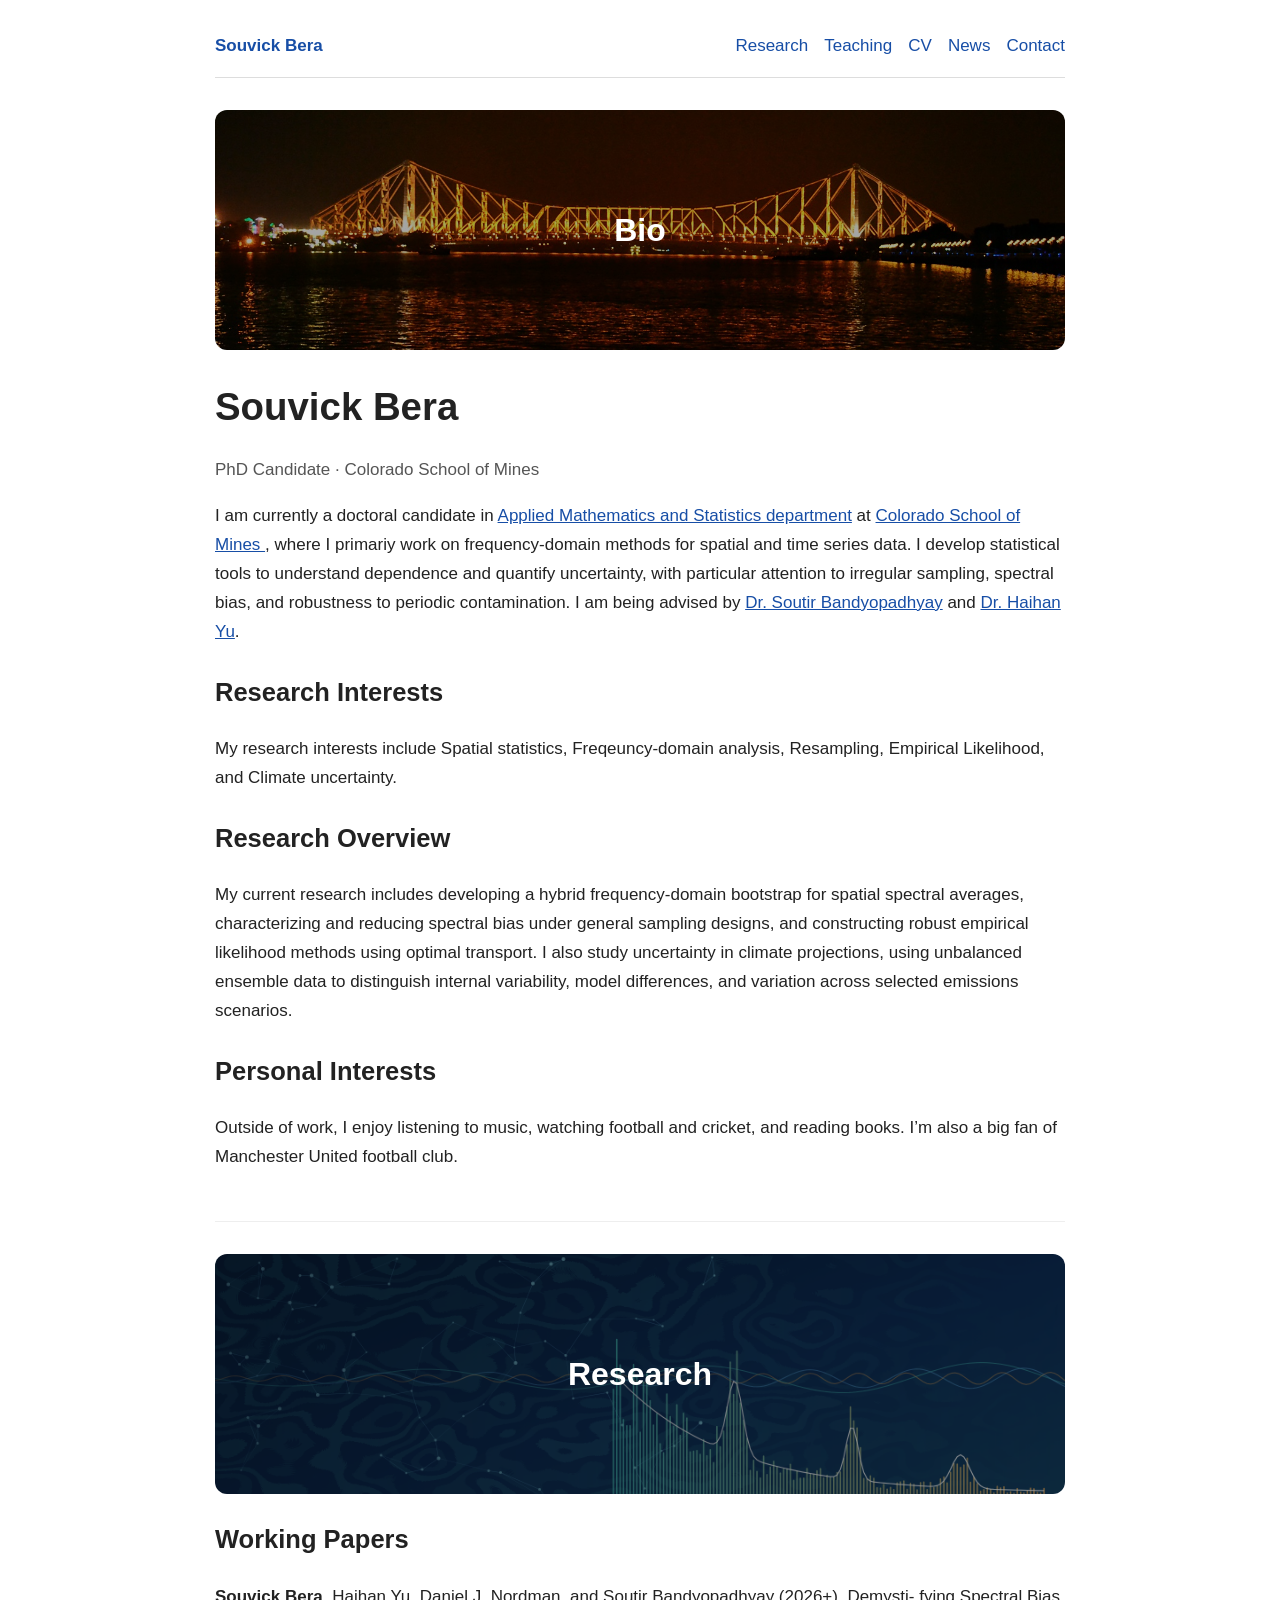
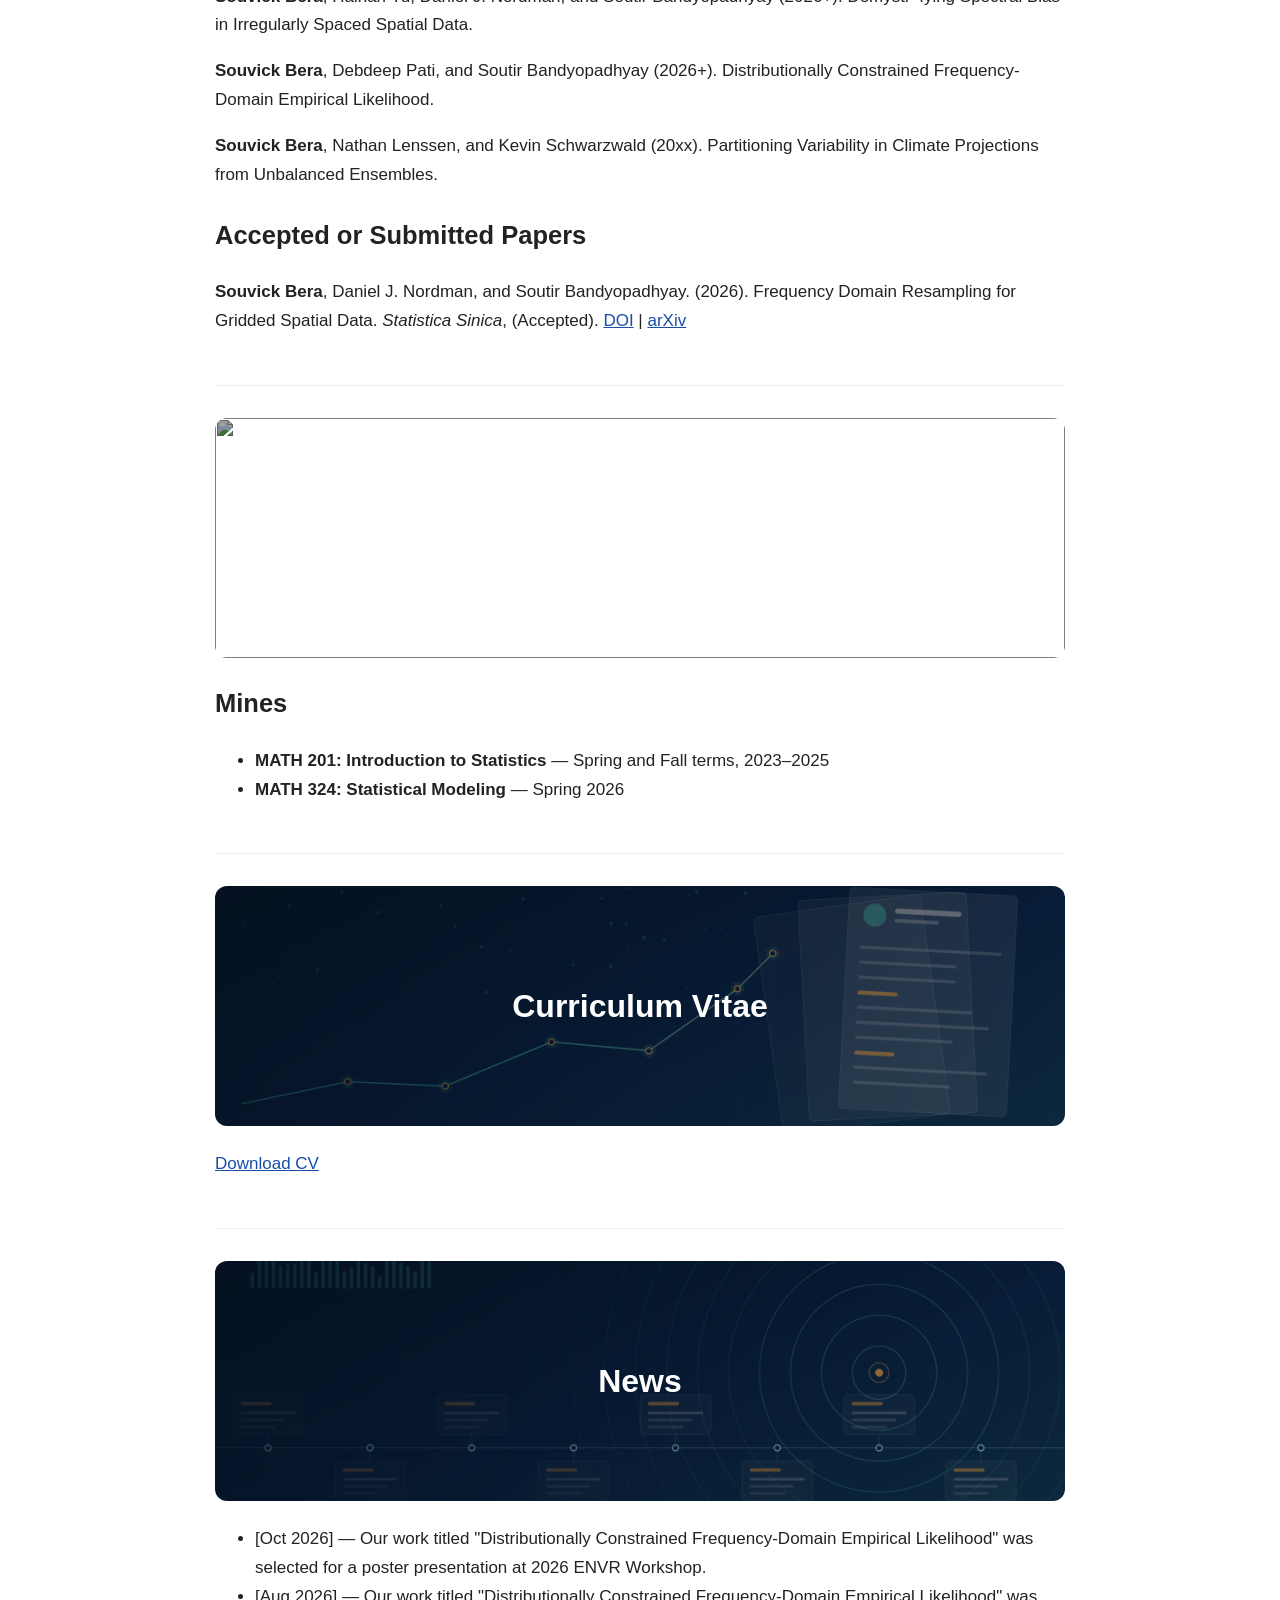
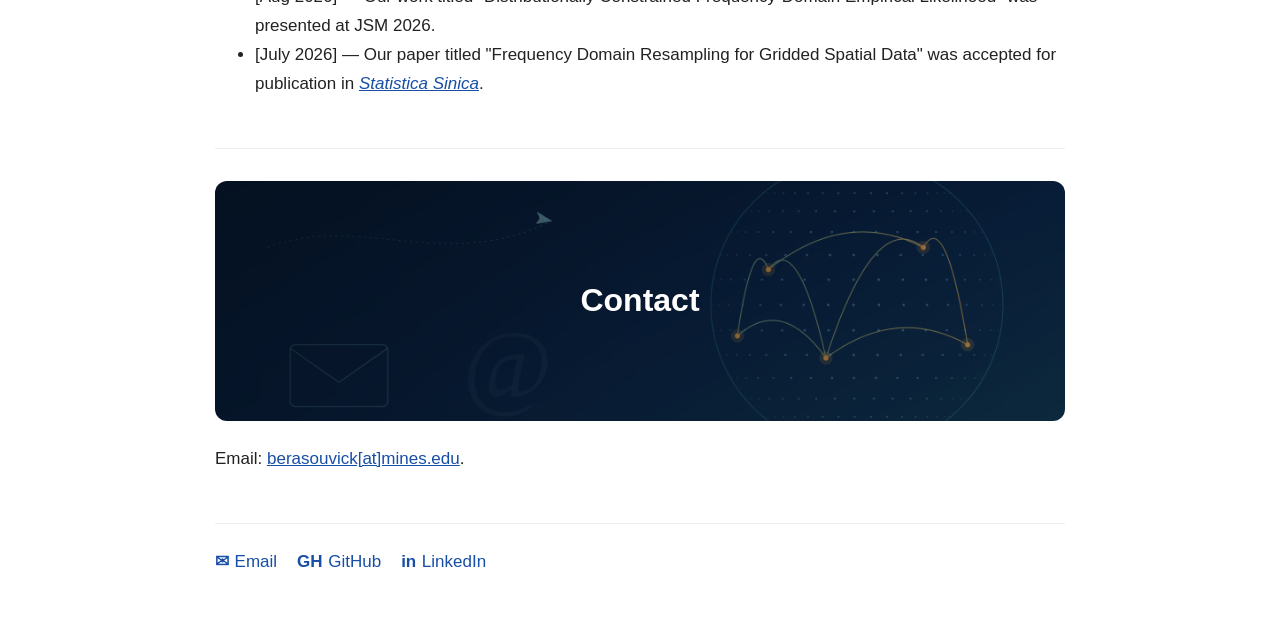
==== index.html @ 0316c6bc "Add files via upload" ====
<!doctype html>
<html lang="en">
<head>
  <meta charset="utf-8">
  <meta name="viewport" content="width=device-width, initial-scale=1">
  <title>Souvick Bera | Academic Homepage</title>

  <style>
  body {
    max-width: 850px;
    margin: 0 auto;
    padding: 2rem 1.25rem;
    color: #222;
    font: 17px/1.7 Arial, sans-serif;
  }

  header {
    display: flex;
    justify-content: space-between;
    align-items: center;
    flex-wrap: wrap;
    gap: 1rem;
    border-bottom: 1px solid #ddd;
    padding-bottom: 1rem;
  }

  a {
    color: #174ea6;
  }

  header a,
  footer a {
    text-decoration: none;
  }

  header a:hover,
  footer a:hover {
    text-decoration: underline;
  }

  nav {
    display: flex;
    flex-wrap: wrap;
    gap: 1rem;
  }

  section {
    padding: 2rem 0;
    border-bottom: 1px solid #eee;
  }

  /* Banner image with a centered title */
  .section-banner {
    position: relative;
    display: flex;
    align-items: center;
    justify-content: center;
    height: 240px;
    overflow: hidden;
    border-radius: 12px;
    margin-bottom: 1.5rem;
  }

  .section-banner img {
    position: absolute;
    inset: 0;
    width: 100%;
    height: 100%;
    object-fit: cover;
    object-position: center;
    filter: brightness(0.65);
  }

  .section-banner h2 {
    position: relative;
    z-index: 1;
    margin: 0;
    padding: 0 1rem;
    color: #fff;
    font-size: 2rem;
    text-align: center;
  }

  .bio-header {
  display: flex;
  align-items: flex-start;
  gap: 1.5rem;
}

.profile-photo {
  width: 150px;
  height: 150px;
  border-radius: 50%;
  object-fit: cover;
  flex-shrink: 0;
}

.bio-text {
  flex: 1;
  min-width: 0;
}

  h1 {
    margin: 0;
    font-size: 2.4rem;
  }

  h2 {
    margin-top: 1.5rem;
  }

  .subtitle {
    color: #555;
  }

  .social {
    display: flex;
    flex-wrap: wrap;
    gap: 1.25rem;
  }

  .icon {
    margin-right: 0.35rem;
    font-weight: bold;
  }

  footer {
    padding: 1.5rem 0;
  }

  @media (max-width: 600px) {
    header {
      align-items: flex-start;
      flex-direction: column;
    }

    .bio-header {
      align-items: flex-start;
      flex-direction: column;
    }

    .section-banner {
      height: 160px;
    }

    .section-banner h2 {
      font-size: 1.6rem;
    }
  }
</style>
</head>

<body>
  <header>
    <a href="#bio"><strong>Souvick Bera</strong></a>

    <nav aria-label="Main menu">
      <a href="#research">Research</a>
      <a href="#teaching">Teaching</a>
      <a href="#cv">CV</a>
      <a href="#news">News</a>
      <a href="#contact">Contact</a>
    </nav>
  </header>

  <main>
    <section id="bio">

  <!-- Banner with the centered Bio title -->
  <div class="section-banner">
    <img src="images/bio-background.jpg" alt="">
    <h2>Bio</h2>
  </div>

  <div class="bio-header">
    <!-- Profile photo: remove the comment markers to display it later
    <img
      class="profile-photo"
      src="images/your-photo.jpg"
      alt="Profile photo of Your Name">
    -->

       <div class="bio-text">
          <h1>Souvick Bera</h1>
          <p class="subtitle">PhD Candidate · Colorado School of Mines</p>
      
      <p>
        I am currently a doctoral candidate in <a href="https://ams.mines.edu/">Applied Mathematics and Statistics       department</a> at <a href="https://www.mines.edu/">Colorado School of Mines </a>, where I primariy work  on frequency-domain methods for spatial and time series data. I develop statistical tools to understand dependence and quantify uncertainty, with particular attention to irregular sampling, spectral bias, and robustness to periodic contamination. I am being
        advised by <a href="https://www.mines.edu/about/faculty-directory/profiles/soutir-bandyopadhyay.html">Dr.  Soutir Bandyopadhyay</a> and <a href="https://web.uri.edu/cs/meet/haihan-mark-yu/">Dr. Haihan Yu</a>.
      </p>

      <h2>Research Interests</h2>
      <p>
        My research interests include Spatial statistics, Freqeuncy-domain analysis, Resampling, Empirical Likelihood, and Climate uncertainty.
      </p>
      <h2>Research Overview</h2>
      <p> My current research includes developing a hybrid frequency-domain bootstrap for spatial spectral averages, characterizing and reducing spectral bias under general sampling designs, and constructing robust empirical likelihood methods using optimal transport. I also study uncertainty in climate projections, using unbalanced ensemble data to distinguish internal variability, model differences, and variation across selected emissions scenarios.
      </p>

      <h2>Personal Interests</h2>
      <p>Outside of work, I enjoy listening to music, watching football and cricket, and reading books. I’m also a big fan of Manchester United football club.</p>
        </div>
   </div>
  </section>

    <section id="research">
    <div class="section-banner">
      <img src="images/research-background.png" alt="">
      <h2>Research</h2>
    </div>

      <h2>Working Papers</h2>
      <p><strong>Souvick Bera</strong>, Haihan Yu, Daniel J. Nordman, and Soutir Bandyopadhyay (2026+). Demysti-
fying Spectral Bias in Irregularly Spaced Spatial Data.</p>
      <p><strong>Souvick Bera</strong>, Debdeep Pati, and Soutir Bandyopadhyay (2026+). Distributionally Constrained Frequency-Domain Empirical Likelihood.</p>
      <p><strong>Souvick Bera</strong>, Nathan Lenssen, and Kevin Schwarzwald (20xx). Partitioning Variability in
Climate Projections from Unbalanced Ensembles.</p>

      <h2>Accepted or Submitted Papers</h2>
      <p><strong>Souvick Bera</strong>, Daniel J. Nordman, and Soutir Bandyopadhyay. (2026). Frequency Domain
Resampling for Gridded Spatial Data. <em>Statistica Sinica</em>, (Accepted). <a href="https://doi.org/10.5705/ss.202025.0204"
target="_blank"
rel="noopener noreferrer">DOI</a>
| <a href="https://arxiv.org/abs/2504.19337v2"
     target="_blank"
     rel="noopener noreferrer">arXiv</a> </p>
    </section>

    <section id="teaching">
      <div class="section-banner">
        <img src="images/teaching-background.jpg" alt="">
        <h2>Teaching</h2>
      </div>
    <h2>Mines</h2>
      <ul>
        <li>
        <strong>MATH 201: Introduction to Statistics</strong> — Spring and Fall terms, 2023–2025
        </li>
        <li>
        <strong>MATH 324: Statistical Modeling</strong> — Spring 2026
        </li>
      </ul>
    </section>

    <section id="cv">
      <div class="section-banner">
        <img src="images/cv-background.png" alt="">
        <h2>Curriculum Vitae</h2>
      </div>
      <p><a href="cv.pdf">Download CV</a></p>
    </section>

    <section id="news">
      <div class="section-banner">
        <img src="images/news-background.png" alt="">
        <h2>News</h2>
      </div>
      <ul>
       <li>
         [Oct 2026] — Our work titled "Distributionally Constrained Frequency-Domain Empirical Likelihood" was selected
         for a poster presentation at 2026 ENVR Workshop.
       </li>
       <li>
        [Aug 2026] — Our work titled "Distributionally Constrained Frequency-Domain Empirical Likelihood" was presented
        at JSM 2026.
       </li>
       <li>
        [July 2026] — Our paper titled "Frequency Domain
Resampling for Gridded Spatial Data" was accepted
         for publication in <a href="https://www3.stat.sinica.edu.tw/statistica/"
   style="text-decoration: underline;"><em>Statistica Sinica</em></a>.
       </li>
      </ul>
    </section>

    <section id="contact">
      <div class="section-banner">
        <img src="images/contact-background.png" alt="">
        <h2>Contact</h2>
      </div>
      <p>
        Email:
        <a href="berasouvick@mines.edu">berasouvick[at]mines.edu</a>.
      </p>
    </section>
  </main>

  <footer>
    <nav class="social" aria-label="Social links">
      <a href="mailto:berasouvick@mines.edu"><span class="icon">✉</span>Email</a>
      <a href="https://github.com/bSouvick"><span class="icon">GH</span>GitHub</a>
      <!-- <a href="https://scholar.google.com/citations?user=YOUR_ID"><span class="icon">GS</span>Google Scholar</a> -->
      <a href="https://www.linkedin.com/in/souvick-bera-871978397"><span class="icon">in</span>LinkedIn</a>
    </nav>
  </footer>
</body>
</html>
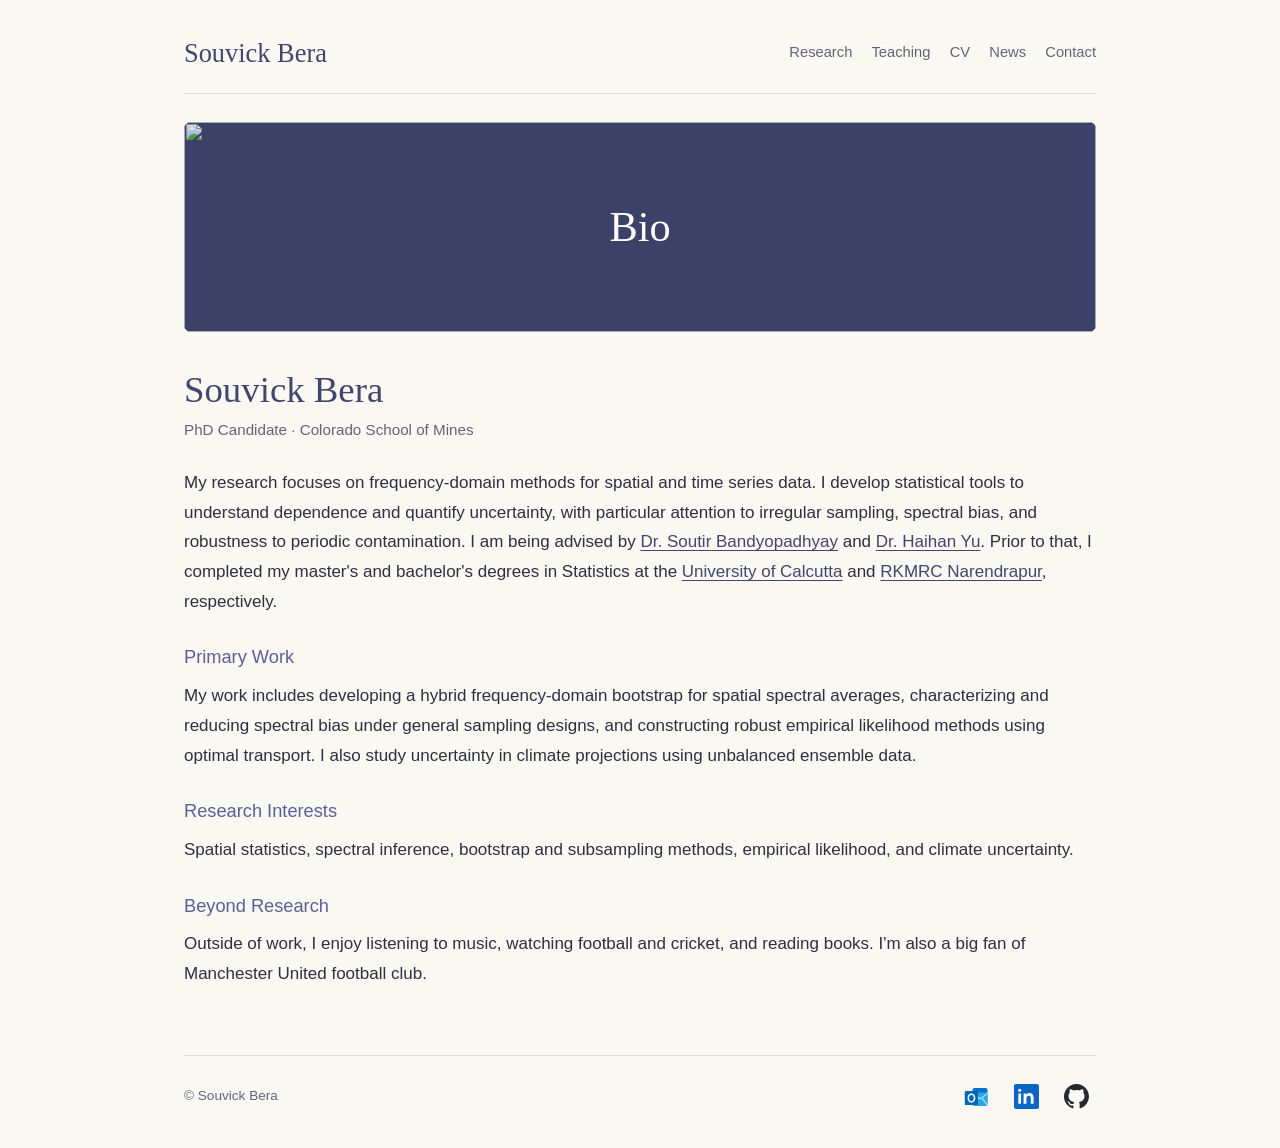
==== commit 496f945d: "Add files via upload" ====
--- a/index.html
+++ b/index.html
@@ -1,297 +1,108 @@
-<!doctype html>
-<html lang="en">
-<head>
-  <meta charset="utf-8">
-  <meta name="viewport" content="width=device-width, initial-scale=1">
-  <title>Souvick Bera | Academic Homepage</title>
-
-  <style>
-  body {
-    max-width: 850px;
-    margin: 0 auto;
-    padding: 2rem 1.25rem;
-    color: #222;
-    font: 17px/1.7 Arial, sans-serif;
-  }
-
-  header {
-    display: flex;
-    justify-content: space-between;
-    align-items: center;
-    flex-wrap: wrap;
-    gap: 1rem;
-    border-bottom: 1px solid #ddd;
-    padding-bottom: 1rem;
-  }
-
-  a {
-    color: #174ea6;
-  }
-
-  header a,
-  footer a {
-    text-decoration: none;
-  }
-
-  header a:hover,
-  footer a:hover {
-    text-decoration: underline;
-  }
-
-  nav {
-    display: flex;
-    flex-wrap: wrap;
-    gap: 1rem;
-  }
-
-  section {
-    padding: 2rem 0;
-    border-bottom: 1px solid #eee;
-  }
-
-  /* Banner image with a centered title */
-  .section-banner {
-    position: relative;
-    display: flex;
-    align-items: center;
-    justify-content: center;
-    height: 240px;
-    overflow: hidden;
-    border-radius: 12px;
-    margin-bottom: 1.5rem;
-  }
-
-  .section-banner img {
-    position: absolute;
-    inset: 0;
-    width: 100%;
-    height: 100%;
-    object-fit: cover;
-    object-position: center;
-    filter: brightness(0.65);
-  }
-
-  .section-banner h2 {
-    position: relative;
-    z-index: 1;
-    margin: 0;
-    padding: 0 1rem;
-    color: #fff;
-    font-size: 2rem;
-    text-align: center;
-  }
-
-  .bio-header {
-  display: flex;
-  align-items: flex-start;
-  gap: 1.5rem;
-}
-
-.profile-photo {
-  width: 150px;
-  height: 150px;
-  border-radius: 50%;
-  object-fit: cover;
-  flex-shrink: 0;
-}
-
-.bio-text {
-  flex: 1;
-  min-width: 0;
-}
-
-  h1 {
-    margin: 0;
-    font-size: 2.4rem;
-  }
-
-  h2 {
-    margin-top: 1.5rem;
-  }
-
-  .subtitle {
-    color: #555;
-  }
-
-  .social {
-    display: flex;
-    flex-wrap: wrap;
-    gap: 1.25rem;
-  }
-
-  .icon {
-    margin-right: 0.35rem;
-    font-weight: bold;
-  }
-
-  footer {
-    padding: 1.5rem 0;
-  }
-
-  @media (max-width: 600px) {
-    header {
-      align-items: flex-start;
-      flex-direction: column;
-    }
-
-    .bio-header {
-      align-items: flex-start;
-      flex-direction: column;
-    }
-
-    .section-banner {
-      height: 160px;
-    }
-
-    .section-banner h2 {
-      font-size: 1.6rem;
-    }
-  }
-</style>
-</head>
-
-<body>
-  <header>
-    <a href="#bio"><strong>Souvick Bera</strong></a>
-
-    <nav aria-label="Main menu">
-      <a href="#research">Research</a>
-      <a href="#teaching">Teaching</a>
-      <a href="#cv">CV</a>
-      <a href="#news">News</a>
-      <a href="#contact">Contact</a>
-    </nav>
-  </header>
-
-  <main>
-    <section id="bio">
-
-  <!-- Banner with the centered Bio title -->
-  <div class="section-banner">
-    <img src="images/bio-background.jpg" alt="">
-    <h2>Bio</h2>
-  </div>
-
-  <div class="bio-header">
-    <!-- Profile photo: remove the comment markers to display it later
-    <img
-      class="profile-photo"
-      src="images/your-photo.jpg"
-      alt="Profile photo of Your Name">
-    -->
-
-       <div class="bio-text">
-          <h1>Souvick Bera</h1>
-          <p class="subtitle">PhD Candidate · Colorado School of Mines</p>
-      
-      <p>
-        I am currently a doctoral candidate in <a href="https://ams.mines.edu/">Applied Mathematics and Statistics       department</a> at <a href="https://www.mines.edu/">Colorado School of Mines </a>, where I primariy work  on frequency-domain methods for spatial and time series data. I develop statistical tools to understand dependence and quantify uncertainty, with particular attention to irregular sampling, spectral bias, and robustness to periodic contamination. I am being
-        advised by <a href="https://www.mines.edu/about/faculty-directory/profiles/soutir-bandyopadhyay.html">Dr.  Soutir Bandyopadhyay</a> and <a href="https://web.uri.edu/cs/meet/haihan-mark-yu/">Dr. Haihan Yu</a>.
-      </p>
-
-      <h2>Research Interests</h2>
-      <p>
-        My research interests include Spatial statistics, Freqeuncy-domain analysis, Resampling, Empirical Likelihood, and Climate uncertainty.
-      </p>
-      <h2>Research Overview</h2>
-      <p> My current research includes developing a hybrid frequency-domain bootstrap for spatial spectral averages, characterizing and reducing spectral bias under general sampling designs, and constructing robust empirical likelihood methods using optimal transport. I also study uncertainty in climate projections, using unbalanced ensemble data to distinguish internal variability, model differences, and variation across selected emissions scenarios.
-      </p>
-
-      <h2>Personal Interests</h2>
-      <p>Outside of work, I enjoy listening to music, watching football and cricket, and reading books. I’m also a big fan of Manchester United football club.</p>
-        </div>
-   </div>
-  </section>
-
-    <section id="research">
-    <div class="section-banner">
-      <img src="images/research-background.png" alt="">
-      <h2>Research</h2>
-    </div>
-
-      <h2>Working Papers</h2>
-      <p><strong>Souvick Bera</strong>, Haihan Yu, Daniel J. Nordman, and Soutir Bandyopadhyay (2026+). Demysti-
-fying Spectral Bias in Irregularly Spaced Spatial Data.</p>
-      <p><strong>Souvick Bera</strong>, Debdeep Pati, and Soutir Bandyopadhyay (2026+). Distributionally Constrained Frequency-Domain Empirical Likelihood.</p>
-      <p><strong>Souvick Bera</strong>, Nathan Lenssen, and Kevin Schwarzwald (20xx). Partitioning Variability in
-Climate Projections from Unbalanced Ensembles.</p>
-
-      <h2>Accepted or Submitted Papers</h2>
-      <p><strong>Souvick Bera</strong>, Daniel J. Nordman, and Soutir Bandyopadhyay. (2026). Frequency Domain
-Resampling for Gridded Spatial Data. <em>Statistica Sinica</em>, (Accepted). <a href="https://doi.org/10.5705/ss.202025.0204"
-target="_blank"
-rel="noopener noreferrer">DOI</a>
-| <a href="https://arxiv.org/abs/2504.19337v2"
-     target="_blank"
-     rel="noopener noreferrer">arXiv</a> </p>
-    </section>
-
-    <section id="teaching">
-      <div class="section-banner">
-        <img src="images/teaching-background.jpg" alt="">
-        <h2>Teaching</h2>
-      </div>
-    <h2>Mines</h2>
-      <ul>
-        <li>
-        <strong>MATH 201: Introduction to Statistics</strong> — Spring and Fall terms, 2023–2025
-        </li>
-        <li>
-        <strong>MATH 324: Statistical Modeling</strong> — Spring 2026
-        </li>
-      </ul>
-    </section>
-
-    <section id="cv">
-      <div class="section-banner">
-        <img src="images/cv-background.png" alt="">
-        <h2>Curriculum Vitae</h2>
-      </div>
-      <p><a href="cv.pdf">Download CV</a></p>
-    </section>
-
-    <section id="news">
-      <div class="section-banner">
-        <img src="images/news-background.png" alt="">
-        <h2>News</h2>
-      </div>
-      <ul>
-       <li>
-         [Oct 2026] — Our work titled "Distributionally Constrained Frequency-Domain Empirical Likelihood" was selected
-         for a poster presentation at 2026 ENVR Workshop.
-       </li>
-       <li>
-        [Aug 2026] — Our work titled "Distributionally Constrained Frequency-Domain Empirical Likelihood" was presented
-        at JSM 2026.
-       </li>
-       <li>
-        [July 2026] — Our paper titled "Frequency Domain
-Resampling for Gridded Spatial Data" was accepted
-         for publication in <a href="https://www3.stat.sinica.edu.tw/statistica/"
-   style="text-decoration: underline;"><em>Statistica Sinica</em></a>.
-       </li>
-      </ul>
-    </section>
-
-    <section id="contact">
-      <div class="section-banner">
-        <img src="images/contact-background.png" alt="">
-        <h2>Contact</h2>
-      </div>
-      <p>
-        Email:
-        <a href="berasouvick@mines.edu">berasouvick[at]mines.edu</a>.
-      </p>
-    </section>
-  </main>
-
-  <footer>
-    <nav class="social" aria-label="Social links">
-      <a href="mailto:berasouvick@mines.edu"><span class="icon">✉</span>Email</a>
-      <a href="https://github.com/bSouvick"><span class="icon">GH</span>GitHub</a>
-      <!-- <a href="https://scholar.google.com/citations?user=YOUR_ID"><span class="icon">GS</span>Google Scholar</a> -->
-      <a href="https://www.linkedin.com/in/souvick-bera-871978397"><span class="icon">in</span>LinkedIn</a>
-    </nav>
-  </footer>
-</body>
-</html>+<!doctype html>
+<html lang="en">
+<head>
+  <meta charset="utf-8">
+  <meta name="viewport" content="width=device-width, initial-scale=1">
+  <meta name="description" content="Bio — Souvick Bera’s academic homepage.">
+  <title>Bio | Souvick Bera</title>
+  <link rel="icon" type="image/png" href="favicon.png">
+  <meta name="theme-color" content="#5b5f97">
+  <link rel="stylesheet" href="assets/style.css">
+</head>
+<body>
+  <a class="skip-link" href="#main-content">Skip to content</a>
+  <header class="site-header">
+    <a class="site-name" href="index.html" aria-current="page">Souvick Bera</a>
+    <nav aria-label="Main menu">
+      <a href="research.html">Research</a>
+      <a href="teaching.html">Teaching</a>
+      <a href="cv.html">CV</a>
+      <a href="news.html">News</a>
+      <a href="contact.html">Contact</a>
+    </nav>
+  </header>
+
+  <main id="main-content">
+    <section id="bio" class="page-section" aria-labelledby="page-title">
+      <div class="section-banner">
+        <img src="images/bio-background.png" alt="">
+        <h1 id="page-title">Bio</h1>
+      </div>
+
+    <div class="bio-header">
+      <!-- Profile photo: remove this comment when you add images/your-photo.jpg.
+      <img class="profile-photo" src="images/your-photo.jpg"
+           alt="Profile photo of Souvick Bera">
+      -->
+      <div class="bio-text">
+        <h2 class="person-name">Souvick Bera</h2>
+        <p class="subtitle">PhD Candidate · Colorado School of Mines</p>
+        <!-- Add your current position, institution, and collaborator links here. -->
+        <p>My research focuses on frequency-domain methods for spatial and time series data.
+          I develop statistical tools to understand dependence and quantify uncertainty,
+          with particular attention to irregular sampling, spectral bias, and robustness
+          to periodic contamination. I am being
+        advised by <a href="https://www.mines.edu/about/faculty-directory/profiles/soutir-bandyopadhyay.html">Dr.  Soutir Bandyopadhyay</a> and <a href="https://web.uri.edu/cs/meet/haihan-mark-yu/">Dr. Haihan Yu</a>. Prior to that, I completed my master's and bachelor's degrees in Statistics at the <a href="https://www.caluniv.ac.in/academic/Statistics.html">University of Calcutta</a> and <a href=https://rkmrc.in/ug-departments/statistics/">RKMRC Narendrapur</a>, respectively.</p>
+
+        <h3>Primary Work</h3>
+        <p>My work includes developing a hybrid frequency-domain bootstrap for spatial
+          spectral averages, characterizing and reducing spectral bias under general
+          sampling designs, and constructing robust empirical likelihood methods using
+          optimal transport. I also study uncertainty in climate projections using
+          unbalanced ensemble data.</p>
+
+        <h3>Research Interests</h3>
+        <p>Spatial statistics, spectral inference, bootstrap and
+          subsampling methods, empirical likelihood, and climate uncertainty.</p>
+
+        <h3>Beyond Research</h3>
+        <p>Outside of work, I enjoy listening to music, watching football and cricket,
+          and reading books. I'm also a big fan of Manchester United football club.</p>
+      </div>
+    </div>
+    </section>
+  </main>
+
+  <footer class="site-footer">
+    <p>© Souvick Bera</p>
+    <!-- Replace these four destinations with your real email and profile URLs. -->
+    <div class="social" aria-label="Social links">
+      <a href="mailto:berasouvick@mines.edu" aria-label="Email (Outlook)" title="Email (Outlook)">
+        <svg viewBox="0 0 32 32" aria-hidden="true">
+          <rect x="11" y="5" width="19" height="23" rx="2" fill="#0a75c8"/>
+          <path d="M12 11h18v15a2 2 0 0 1-2 2H13z" fill="#28a8ea"/>
+          <path d="m12 12 9 7 9-7M12 27l7-9M30 27l-7-9" fill="none" stroke="#bce4fb" stroke-width="1.4"/>
+          <rect x="1" y="9" width="17" height="18" rx="1.5" fill="#0364b8"/>
+          <ellipse cx="9.5" cy="18" rx="4" ry="5" fill="none" stroke="white" stroke-width="2"/>
+        </svg>
+        <span class="sr-only">Email</span>
+      </a>
+      <a href="https://www.linkedin.com/in/souvick-bera-871978397" aria-label="LinkedIn" title="LinkedIn">
+        <svg viewBox="0 0 24 24" aria-hidden="true">
+          <rect width="24" height="24" rx="2" fill="#0a66c2"/>
+          <circle cx="5.5" cy="6" r="1.5" fill="white"/>
+          <path d="M4.2 9h2.6v10H4.2zm5 0h2.5v1.4c.7-1.1 1.7-1.7 3-1.7 2.7 0 4.1 1.7 4.1 4.7V19h-2.7v-5.1c0-1.6-.5-2.7-1.9-2.7-1.5 0-2.3 1-2.3 2.8v5H9.2z" fill="white"/>
+        </svg>
+        <span class="sr-only">LinkedIn</span>
+      </a>
+      <!--
+      <a href="https://scholar.google.com/citations?user=YOUR_ID" aria-label="Google Scholar" title="Google Scholar">
+        <svg viewBox="0 0 24 24" aria-hidden="true">
+          <path d="M12 1 0 9l12 8 12-8z" fill="#4285f4"/>
+          <path d="m12 1 12 8-12 8z" fill="#3367d6"/>
+          <circle cx="12" cy="16" r="7" fill="#4285f4"/>
+          <path d="M5 16a7 7 0 0 0 14 0z" fill="#a0c3ff"/>
+        </svg>
+        <span class="sr-only">Google Scholar</span>
+      </a>
+      -->
+      <a href="https://github.com/bSouvick" aria-label="GitHub" title="GitHub">
+        <svg viewBox="0 0 16 16" fill="#24292f" aria-hidden="true">
+          <path d="M8 0C3.58 0 0 3.58 0 8c0 3.54 2.29 6.53 5.47 7.59.4.07.55-.17.55-.38 0-.19-.01-.82-.01-1.49-2.01.37-2.53-.49-2.69-.94-.09-.23-.48-.94-.82-1.13-.28-.15-.68-.52-.01-.53.63-.01 1.08.58 1.23.82.72 1.21 1.87.87 2.33.66.07-.52.28-.87.51-1.07-1.78-.2-3.64-.89-3.64-3.95 0-.87.31-1.59.82-2.15-.08-.2-.36-1.02.08-2.12 0 0 .67-.21 2.2.82a7.65 7.65 0 0 1 2-.27c.68 0 1.36.09 2 .27 1.53-1.04 2.2-.82 2.2-.82.44 1.1.16 1.92.08 2.12.51.56.82 1.27.82 2.15 0 3.07-1.87 3.75-3.65 3.95.29.25.54.73.54 1.48 0 1.07-.01 1.93-.01 2.2 0 .21.15.46.55.38A8.013 8.013 0 0 0 16 8c0-4.42-3.58-8-8-8Z"/>
+        </svg>
+        <span class="sr-only">GitHub</span>
+      </a>
+    </div>
+  </footer>
+</body>
+</html>
--- a/assets/style.css
+++ b/assets/style.css
@@ -0,0 +1,219 @@
+/* Shared by all six pages. Change these colors to recolor the whole site. */
+:root {
+  --slate-blue: #5b5f97;
+  --slate-dark: #42466f;
+  --ivory: #faf8f3;
+  --sand: #b49a75;
+  --ink: #2d3040;
+  --muted: #626577;
+  --line: #e0ddd7;
+}
+
+* { box-sizing: border-box; }
+html { color-scheme: light; }
+body {
+  max-width: 960px;
+  margin: 0 auto;
+  padding: 2rem 1.5rem 0;
+  background: var(--ivory);
+  color: var(--ink);
+  font: 17px/1.75 Arial, sans-serif;
+}
+a { color: var(--slate-dark); text-underline-offset: 0.2em; }
+a:hover { color: var(--slate-blue); }
+a:focus-visible, summary:focus-visible {
+  outline: 3px solid var(--slate-blue);
+  outline-offset: 5px;
+}
+.skip-link {
+  position: absolute;
+  left: 1rem;
+  top: -100px;
+  padding: 0.5rem 1rem;
+  background: white;
+  z-index: 10;
+}
+.skip-link:focus { top: 1rem; }
+.site-header {
+  display: flex;
+  justify-content: space-between;
+  align-items: center;
+  flex-wrap: wrap;
+  gap: 1rem 2rem;
+  padding: 0.25rem 0 1.35rem;
+  border-bottom: 1px solid var(--line);
+}
+.site-name {
+  color: var(--slate-dark);
+  font: 1.65rem/1.2 Georgia, serif;
+  text-decoration: none;
+}
+nav { display: flex; flex-wrap: wrap; gap: 0.4rem 1.2rem; }
+nav a {
+  padding: 0.25rem 0;
+  border-bottom: 2px solid transparent;
+  color: var(--muted);
+  font-size: 0.92rem;
+  text-decoration: none;
+}
+nav a:hover, nav a[aria-current='page'] {
+  color: var(--slate-dark);
+  border-bottom-color: var(--sand);
+}
+.site-name[aria-current='page'] { color: var(--slate-dark); }
+main { padding: 1.75rem 0 3rem; min-height: 65vh; }
+.page-section { padding: 0; }
+.section-banner {
+  position: relative;
+  display: flex;
+  align-items: center;
+  justify-content: center;
+  height: 210px;
+  margin: 0 0 2.25rem;
+  border-radius: 7px;
+  overflow: hidden;
+  background: var(--slate-dark);
+}
+.section-banner img {
+  position: absolute;
+  inset: 0;
+  width: 100%;
+  height: 100%;
+  object-fit: cover;
+  object-position: center;
+}
+.section-banner::after {
+  content: '';
+  position: absolute;
+  inset: 0;
+  background: rgba(28, 31, 57, 0.13);
+}
+.section-banner h1 {
+  position: relative;
+  z-index: 1;
+  margin: 0;
+  padding: 0 1rem;
+  color: white;
+  font: 2.65rem/1.2 Georgia, serif;
+  font-weight: 400;
+  text-align: center;
+}
+h2, h3, h4 { color: var(--slate-blue); line-height: 1.35; }
+h2 { margin: 2.1rem 0 0.8rem; font: 1.6rem/1.35 Georgia, serif; }
+h3 { margin: 1.8rem 0 0.7rem; font-size: 1.14rem; font-weight: 500; }
+p { margin: 0 0 1.15rem; }
+li + li { margin-top: 0.8rem; }
+.bio-header { display: flex; align-items: flex-start; gap: 1.75rem; }
+.profile-photo {
+  width: 150px;
+  height: 150px;
+  border-radius: 50%;
+  object-fit: cover;
+  flex-shrink: 0;
+}
+.bio-text { flex: 1; min-width: 0; }
+.person-name {
+  margin: 0 0 0.3rem;
+  color: var(--slate-dark);
+  font: 2.3rem/1.2 Georgia, serif;
+}
+.subtitle { color: var(--muted); font-size: 0.95rem; margin-bottom: 1.5rem; }
+.paper { padding: 1.25rem 0 1.35rem; border-bottom: 1px solid var(--line); }
+.paper-title {
+  margin: 0 0 0.4rem;
+  color: var(--slate-blue);
+  font-size: 1.15rem;
+  font-weight: 400;
+  font-style: normal;
+}
+.paper p:last-child { margin-bottom: 0; }
+.paper-meta, .muted { color: var(--muted); font-size: 0.94rem; }
+.paper-links { display: flex; gap: 1rem; font-size: 0.92rem; }
+.course-list { padding-left: 1.3rem; }
+.news-list { list-style: none; margin: 0; padding: 0; }
+.news-list li {
+  display: grid;
+  grid-template-columns: 130px minmax(0, 1fr);
+  gap: 1.25rem;
+  padding: 1.15rem 0;
+  margin: 0;
+  border-bottom: 1px solid var(--line);
+}
+.news-date { color: var(--slate-blue); font-size: 0.9rem; }
+.news-list p { margin: 0; }
+.button {
+  display: inline-block;
+  border: 1px solid var(--slate-blue);
+  border-radius: 4px;
+  padding: 0.55rem 1rem;
+  background: var(--slate-blue);
+  color: white;
+  text-decoration: none;
+}
+.button:hover { color: white; background: var(--slate-dark); }
+.site-footer {
+  display: flex;
+  justify-content: space-between;
+  align-items: center;
+  flex-wrap: wrap;
+  gap: 0.75rem;
+  padding: 1.25rem 0 2rem;
+  border-top: 1px solid var(--line);
+  color: var(--muted);
+  font-size: 0.85rem;
+}
+.site-footer p { margin: 0; }
+.social { display: flex; flex-wrap: wrap; align-items: center; gap: 0.6rem; }
+.social a {
+  display: inline-flex;
+  align-items: center;
+  justify-content: center;
+  width: 40px;
+  height: 40px;
+  border-radius: 5px;
+  text-decoration: none;
+}
+.contact-details {
+  display: grid;
+  grid-template-columns: 1fr 1fr;
+  gap: 2rem;
+  overflow-wrap: anywhere;
+}
+
+.contact-details h2 {
+  margin-top: 0;
+}
+
+.contact-details address {
+  font-style: normal;
+}
+
+@media (max-width: 600px) {
+  .contact-details {
+    grid-template-columns: 1fr;
+  }
+}
+.social a:hover { background: #ecebf4; }
+.social svg { display: block; width: 25px; height: 25px; }
+.sr-only {
+  position: absolute;
+  width: 1px;
+  height: 1px;
+  padding: 0;
+  margin: -1px;
+  overflow: hidden;
+  clip: rect(0, 0, 0, 0);
+  white-space: nowrap;
+  border: 0;
+}
+@media (max-width: 600px) {
+  body { padding: 1.25rem 1rem 0; font-size: 16px; }
+  .site-header { flex-direction: column; align-items: flex-start; gap: 0.8rem; }
+  nav { gap: 0.4rem 1rem; }
+  main { padding-top: 1.25rem; }
+  .section-banner { height: 160px; margin-bottom: 1.75rem; }
+  .section-banner h1 { font-size: 2rem; }
+  .bio-header { flex-direction: column; }
+  .person-name { font-size: 2rem; }
+  .news-list li { grid-template-columns: 1fr; gap: 0.3rem; }
+}
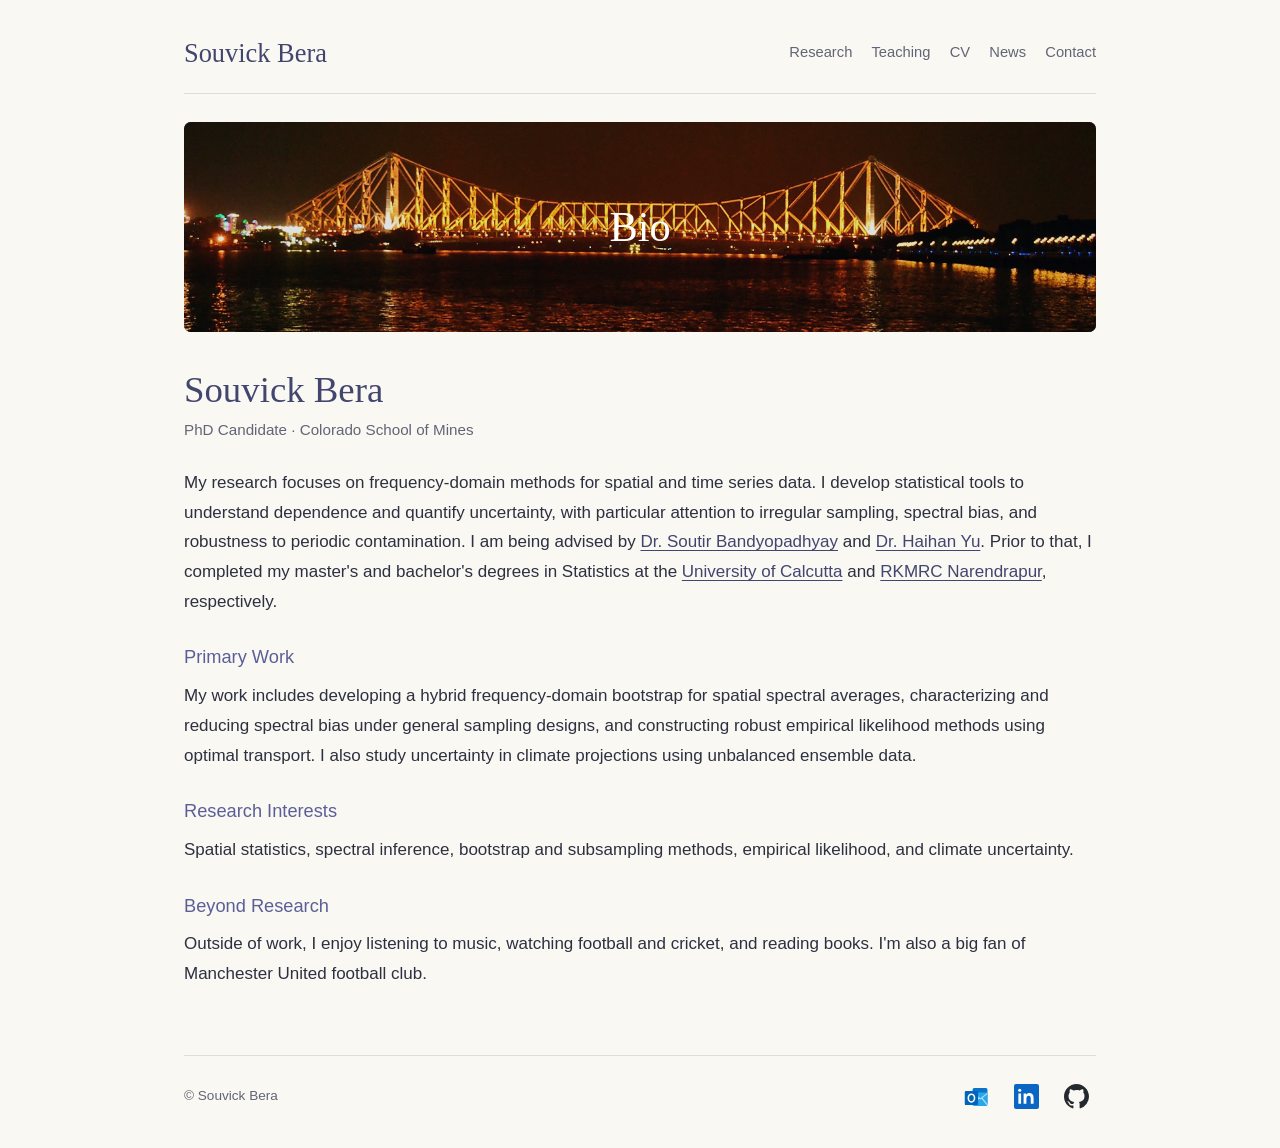
==== commit d65593d8: "Add files via upload" ====
--- a/index.html
+++ b/index.html
@@ -25,7 +25,7 @@
   <main id="main-content">
     <section id="bio" class="page-section" aria-labelledby="page-title">
       <div class="section-banner">
-        <img src="images/bio-background.png" alt="">
+        <img src="images/bio-background.jpg" alt="">
         <h1 id="page-title">Bio</h1>
       </div>
 
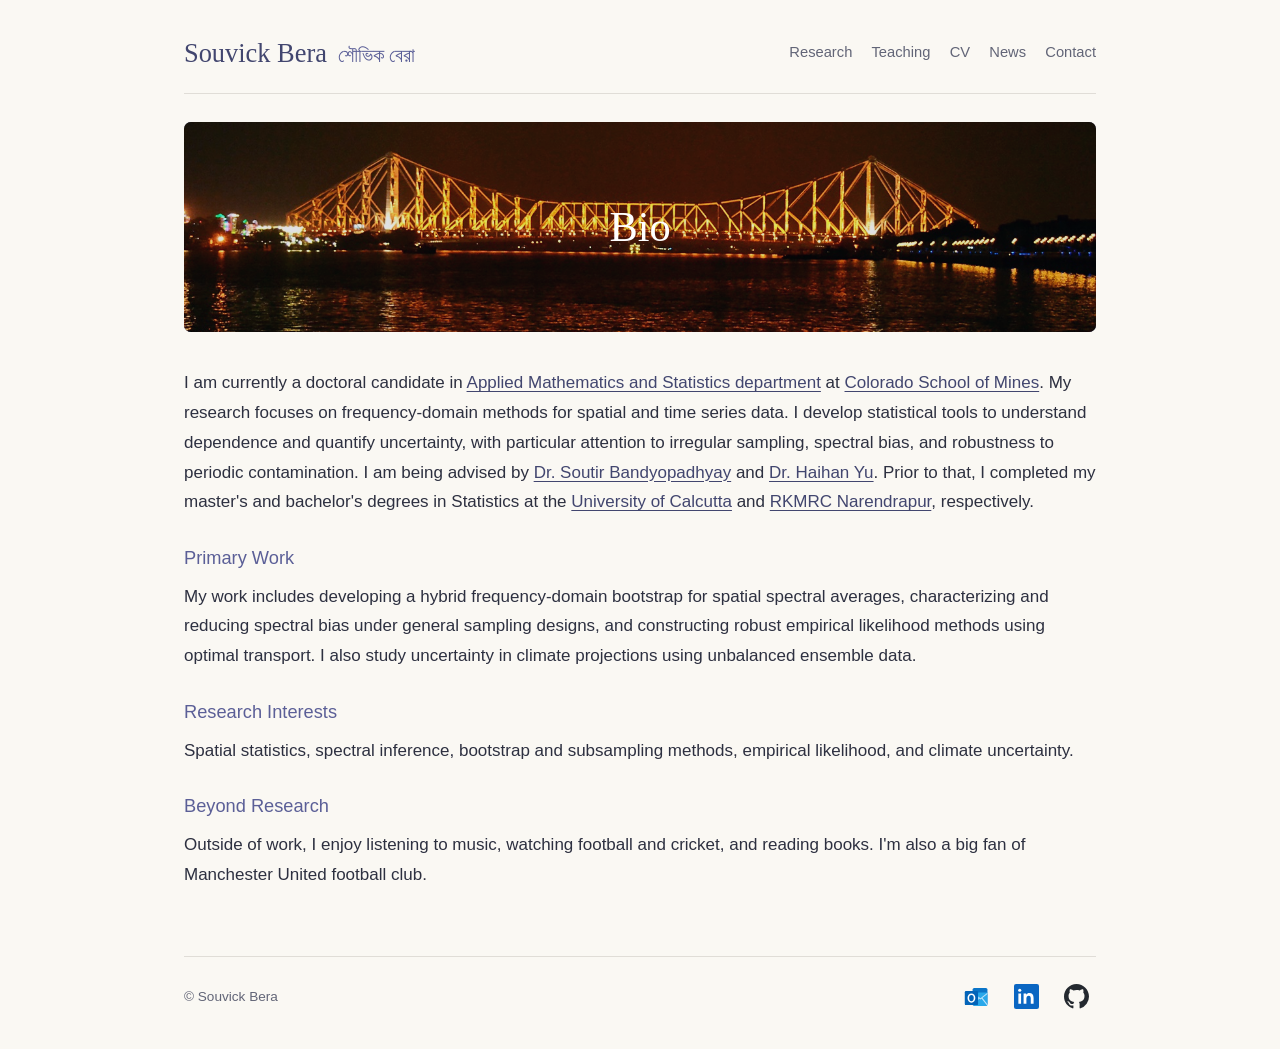
==== commit 6cbc6ef7: "Add files via upload" ====
--- a/index.html
+++ b/index.html
@@ -12,7 +12,9 @@
 <body>
   <a class="skip-link" href="#main-content">Skip to content</a>
   <header class="site-header">
-    <a class="site-name" href="index.html" aria-current="page">Souvick Bera</a>
+    <a class="site-name" href="index.html" aria-current="page">Souvick Bera
+  <span class="native-header-name">শৌভিক বেরা</span>
+</a>
     <nav aria-label="Main menu">
       <a href="research.html">Research</a>
       <a href="teaching.html">Teaching</a>
@@ -35,10 +37,10 @@
            alt="Profile photo of Souvick Bera">
       -->
       <div class="bio-text">
-        <h2 class="person-name">Souvick Bera</h2>
-        <p class="subtitle">PhD Candidate · Colorado School of Mines</p>
+        <!-- <h2 class="person-name">Souvick Bera</h2>
+        <p class="subtitle">PhD Candidate · Colorado School of Mines</p> -->
         <!-- Add your current position, institution, and collaborator links here. -->
-        <p>My research focuses on frequency-domain methods for spatial and time series data.
+        <p>I am currently a doctoral candidate in <a href="https://ams.mines.edu/">Applied Mathematics and Statistics department</a> at <a href="https://www.mines.edu/">Colorado School of Mines</a>. My research focuses on frequency-domain methods for spatial and time series data.
           I develop statistical tools to understand dependence and quantify uncertainty,
           with particular attention to irregular sampling, spectral bias, and robustness
           to periodic contamination. I am being
--- a/assets/style.css
+++ b/assets/style.css
@@ -32,6 +32,18 @@
   padding: 0.5rem 1rem;
   background: white;
   z-index: 10;
+}
+.native-header-name {
+  display: inline;
+  margin-left: 0.3rem;
+  font-size: 0.75em;
+  color: var(--slate-blue);
+}
+.native-name {
+  display: block;
+  margin-top: 0.4rem;
+  font-size: 0.65em;
+  color: var(--slate-blue);
 }
 .skip-link:focus { top: 1rem; }
 .site-header {
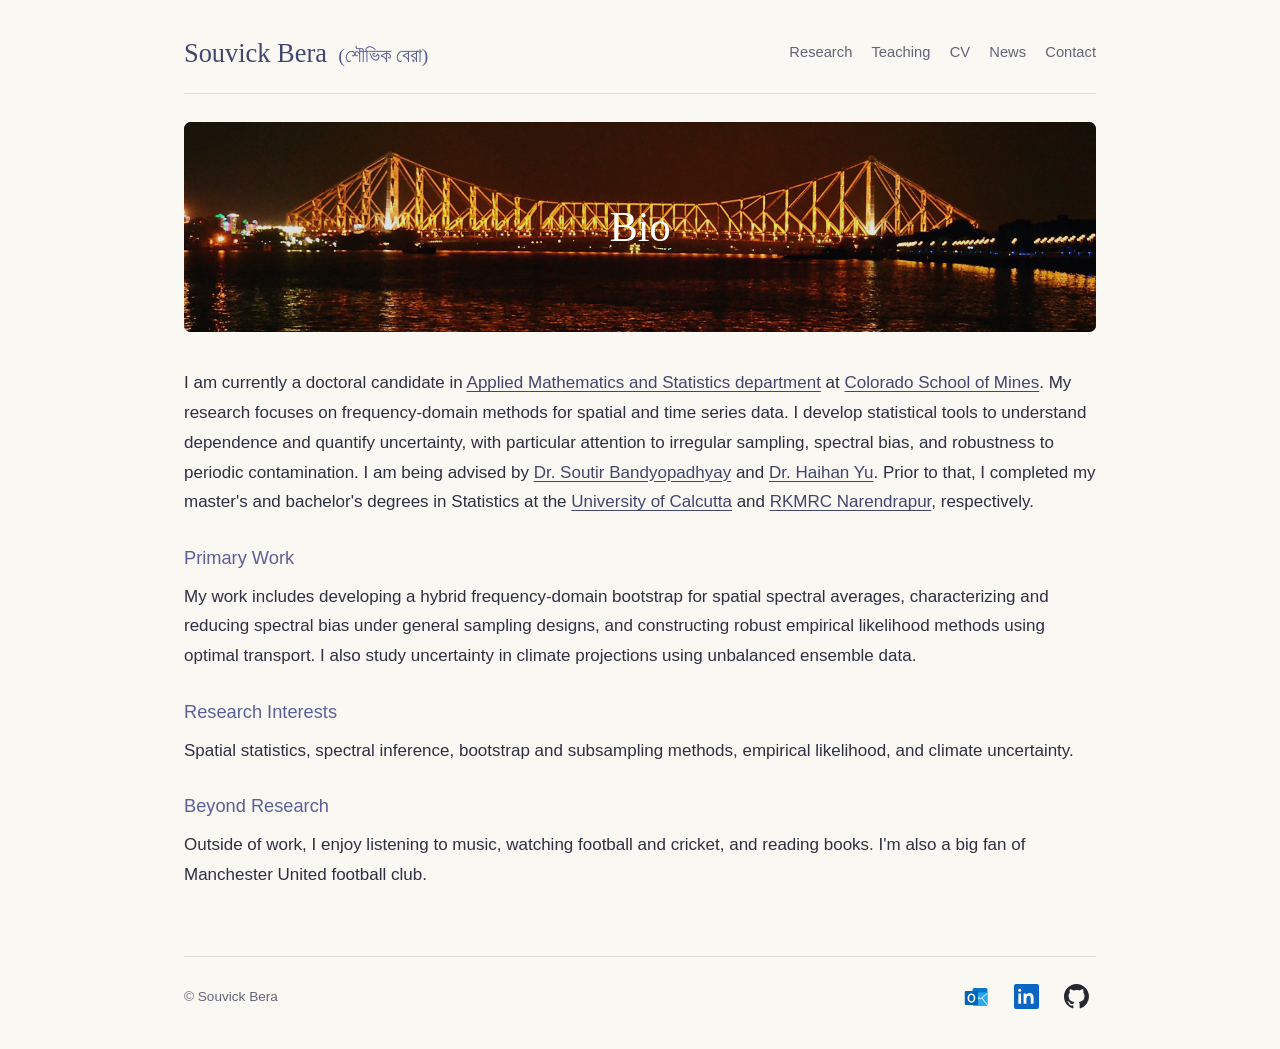
==== commit 5b4dce54: "Add files via upload" ====
--- a/index.html
+++ b/index.html
@@ -13,7 +13,7 @@
   <a class="skip-link" href="#main-content">Skip to content</a>
   <header class="site-header">
     <a class="site-name" href="index.html" aria-current="page">Souvick Bera
-  <span class="native-header-name">শৌভিক বেরা</span>
+  <span class="native-header-name">(শৌভিক বেরা)</span>
 </a>
     <nav aria-label="Main menu">
       <a href="research.html">Research</a>
--- a/assets/style.css
+++ b/assets/style.css
@@ -85,6 +85,9 @@
   border-radius: 7px;
   overflow: hidden;
   background: var(--slate-dark);
+}
+.native-header-name {
+  font-size: 0.75em; /* Native name: 75% of the English name */
 }
 .section-banner img {
   position: absolute;
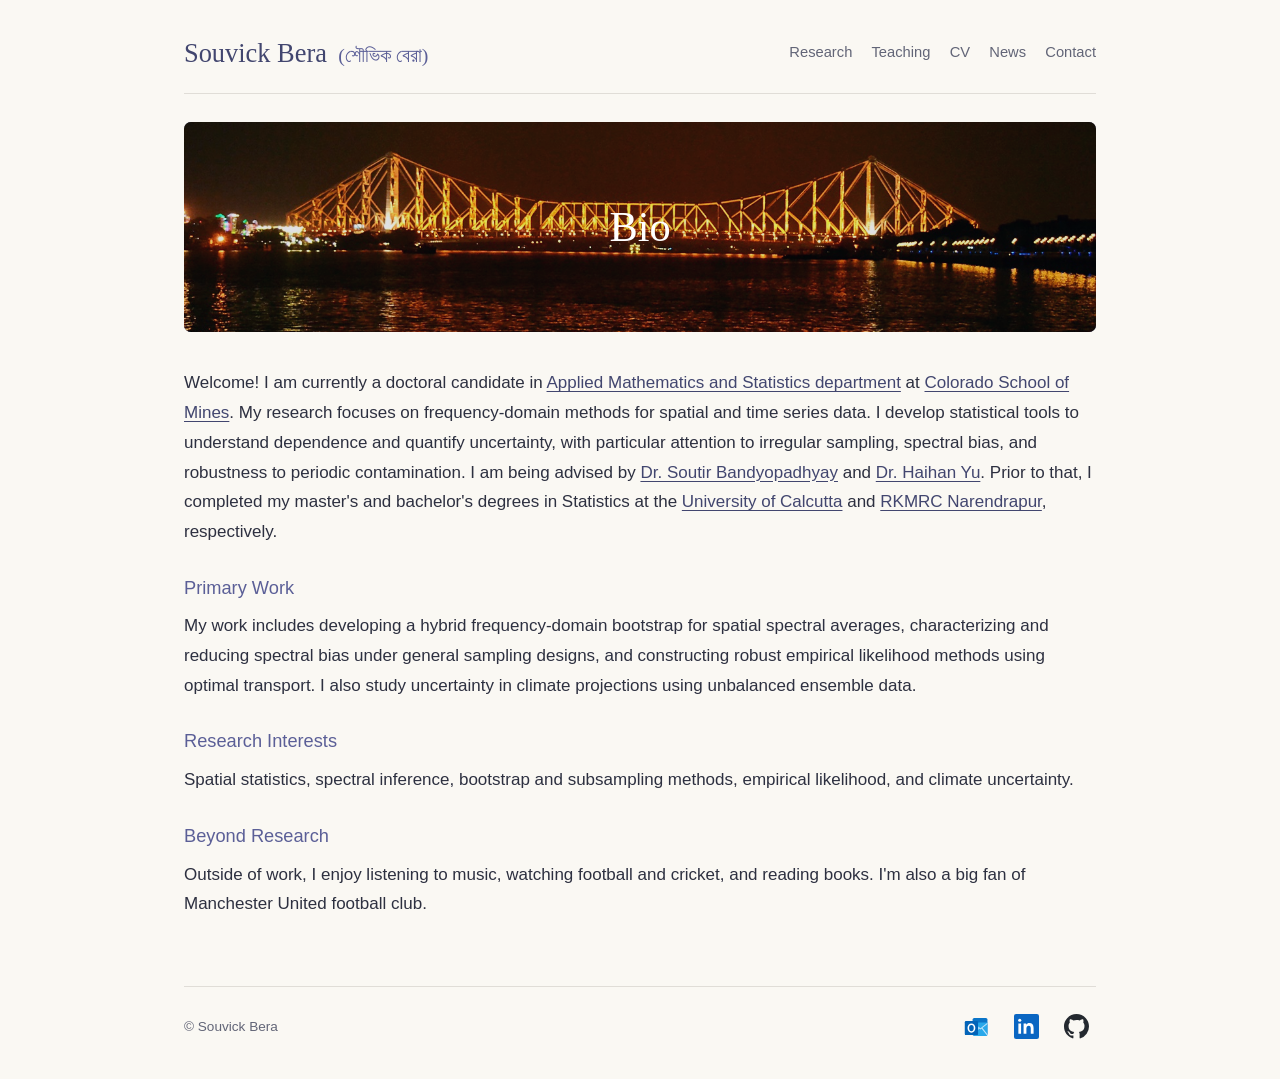
==== commit 80811b9c: "Update index.html" ====
--- a/index.html
+++ b/index.html
@@ -40,7 +40,7 @@
         <!-- <h2 class="person-name">Souvick Bera</h2>
         <p class="subtitle">PhD Candidate · Colorado School of Mines</p> -->
         <!-- Add your current position, institution, and collaborator links here. -->
-        <p>I am currently a doctoral candidate in <a href="https://ams.mines.edu/">Applied Mathematics and Statistics department</a> at <a href="https://www.mines.edu/">Colorado School of Mines</a>. My research focuses on frequency-domain methods for spatial and time series data.
+        <p>Welcome! I am currently a doctoral candidate in <a href="https://ams.mines.edu/">Applied Mathematics and Statistics department</a> at <a href="https://www.mines.edu/">Colorado School of Mines</a>. My research focuses on frequency-domain methods for spatial and time series data.
           I develop statistical tools to understand dependence and quantify uncertainty,
           with particular attention to irregular sampling, spectral bias, and robustness
           to periodic contamination. I am being
